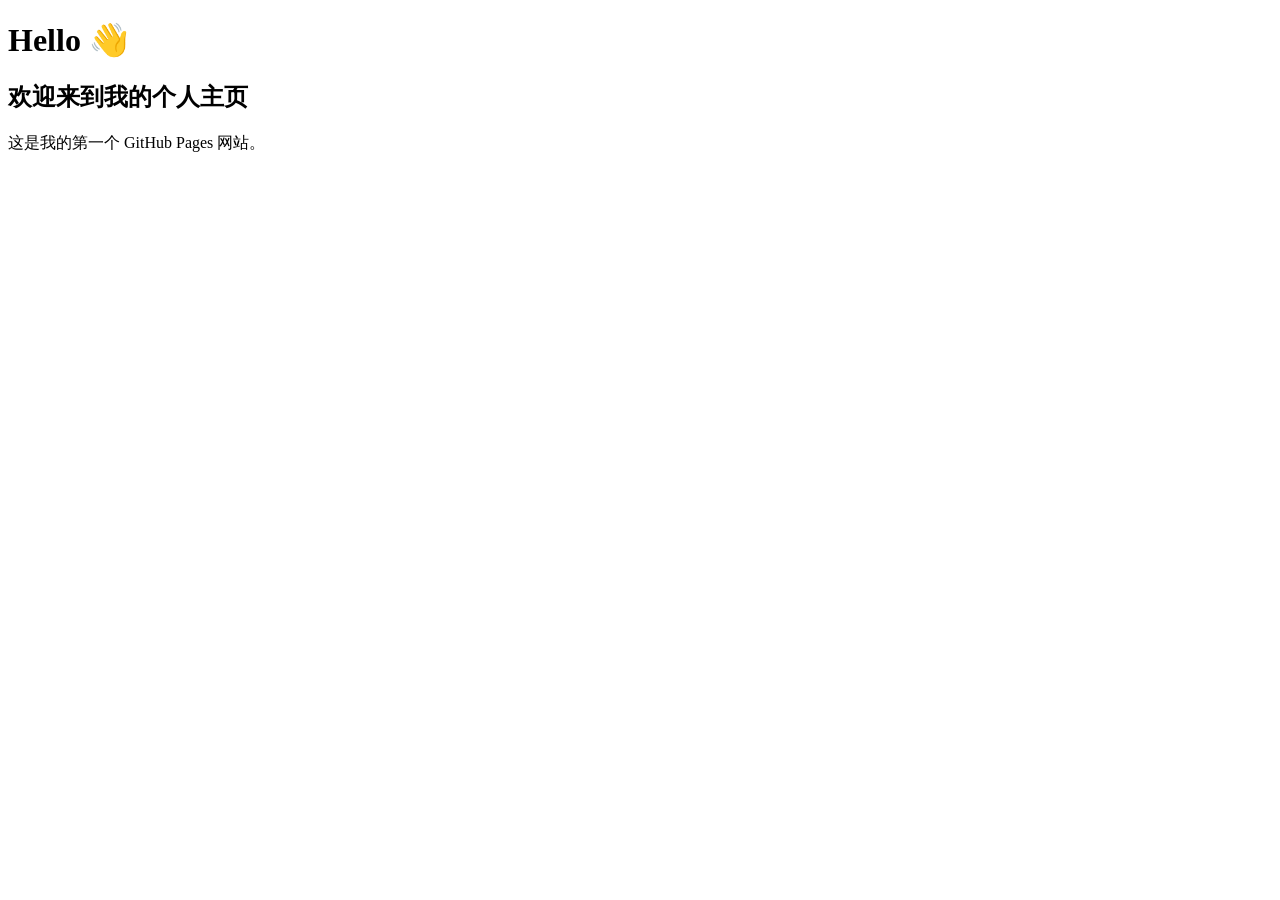
==== index.html @ 02f9b5c8 "Create index.html" ====
<!DOCTYPE html>
<html lang="zh-CN">

<head>
    <meta charset="UTF-8">
    <meta name="viewport" content="width=device-width, initial-scale=1.0">
    <title>gs-yang007 的个人主页</title>
</head>

<body>

    <h1>Hello 👋</h1>

    <h2>欢迎来到我的个人主页</h2>

    <p>这是我的第一个 GitHub Pages 网站。</p>

</body>

</html>
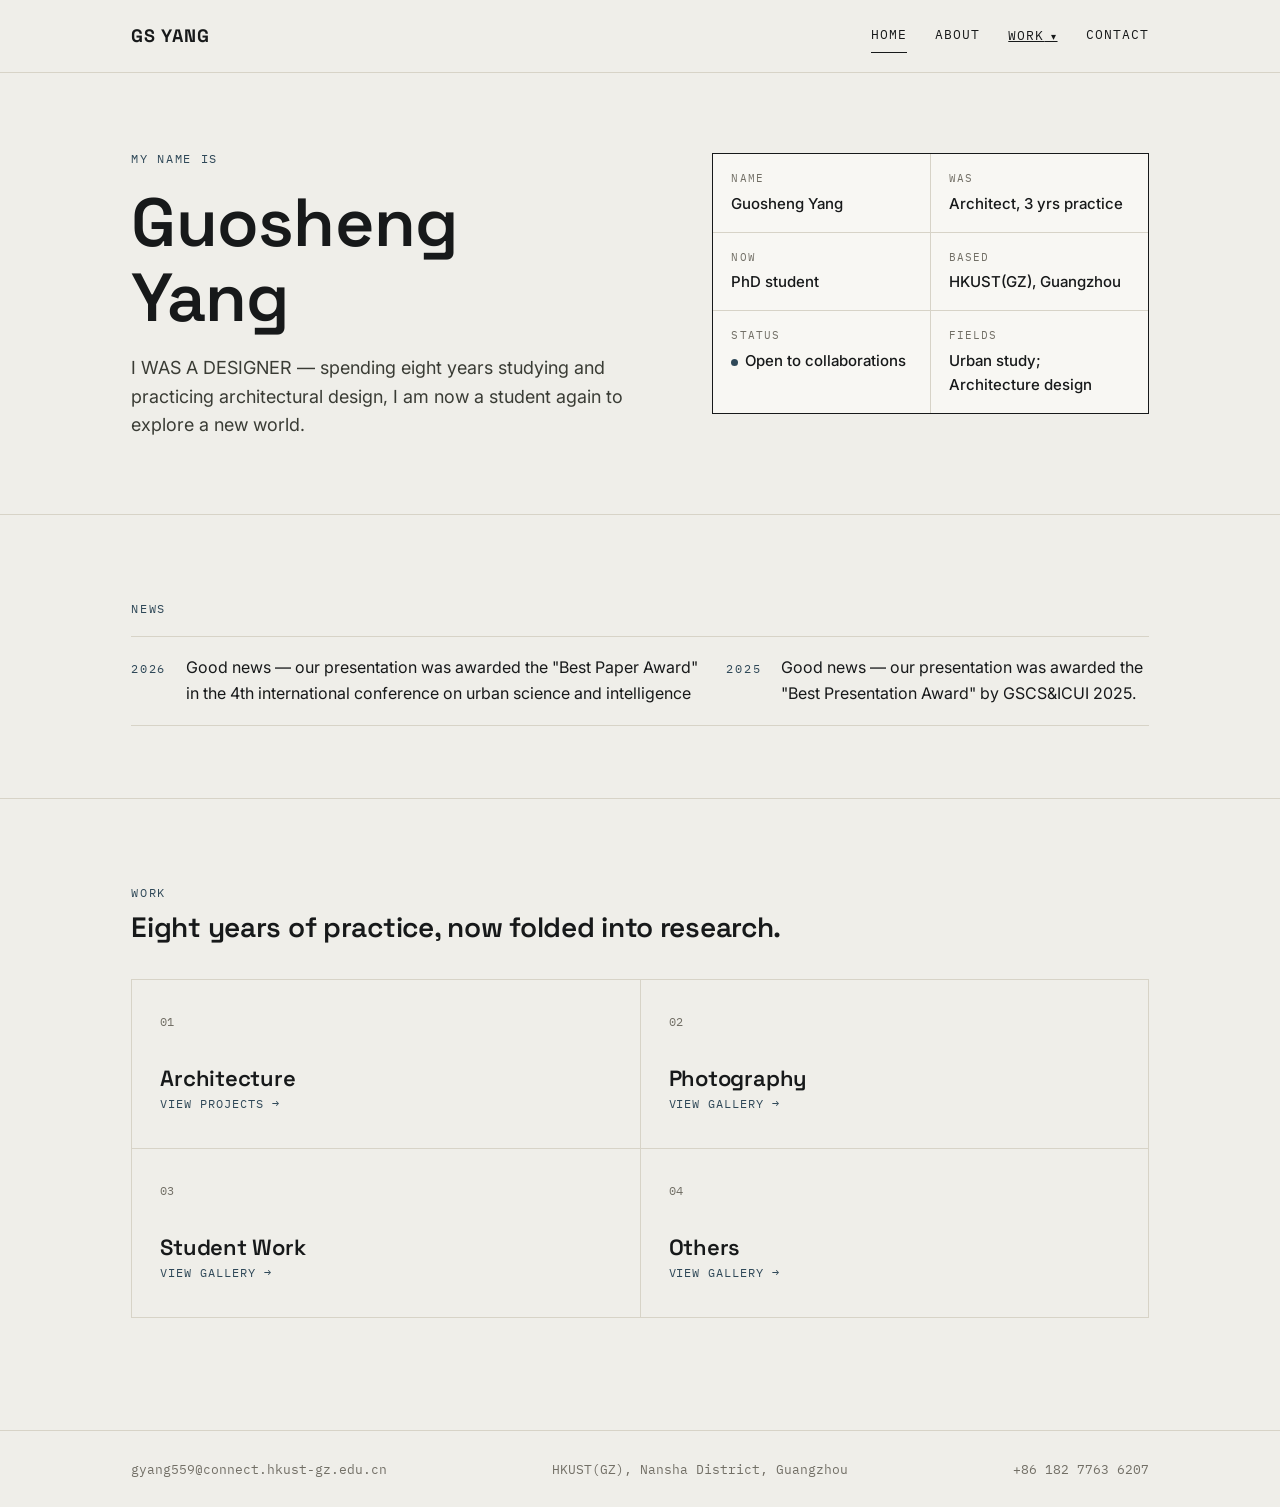
==== commit 7efb8e3f: "Update index.html" ====
--- a/index.html
+++ b/index.html
@@ -1,20 +1,119 @@
 <!DOCTYPE html>
-<html lang="zh-CN">
-
+<html lang="en">
 <head>
-    <meta charset="UTF-8">
-    <meta name="viewport" content="width=device-width, initial-scale=1.0">
-    <title>gs-yang007 的个人主页</title>
+<meta charset="UTF-8">
+<meta name="viewport" content="width=device-width, initial-scale=1">
+<title>GS YANG</title>
+<meta name="description" content="Guosheng Yang — architecture, photography, and research portfolio.">
+<link rel="preconnect" href="https://fonts.googleapis.com">
+<link rel="preconnect" href="https://fonts.gstatic.com" crossorigin>
+<link href="https://fonts.googleapis.com/css2?family=Space+Grotesk:wght@500;600;700&family=Inter:wght@400;500;600&family=IBM+Plex+Mono:wght@400;500&display=swap" rel="stylesheet">
+<link rel="stylesheet" href="styles.css">
 </head>
-
 <body>
 
-    <h1>Hello 👋</h1>
+<header class="site-header">
+  <div class="wrap header-inner">
+    <a href="index.html" class="brand">GS YANG</a>
+    <input type="checkbox" id="nav-toggle" class="nav-toggle-input">
+    <label for="nav-toggle" class="nav-toggle-label" aria-label="打开菜单"><span></span></label>
+    <nav class="site-nav">
+      <a href="index.html" aria-current="page">HOME</a>
+      <a href="about.html">ABOUT</a>
+      <div class="nav-dropdown">
+        <a href="work.html">WORK</a>
+        <div class="dropdown-panel">
+          <a href="work-architecture.html">Architecture</a>
+          <a href="work-photography.html">Photography</a>
+          <a href="work-student-work.html">Student Work</a>
+          <a href="work-others.html">Others</a>
+        </div>
+      </div>
+      <a href="contact.html">CONTACT</a>
+    </nav>
+  </div>
+</header>
 
-    <h2>欢迎来到我的个人主页</h2>
+<main>
 
-    <p>这是我的第一个 GitHub Pages 网站。</p>
+  <section class="hero">
+    <div class="wrap hero-grid">
+      <div>
+        <p class="eyebrow">MY NAME IS</p>
+        <h1>Guosheng<br>Yang</h1>
+        <p class="lede" style="margin-top:18px;">I WAS A DESIGNER — spending eight years studying and practicing architectural design, I am now a student again to explore a new world.</p>
+      </div>
+      <dl class="title-block">
+        <div><dt>Name</dt><dd>Guosheng Yang</dd></div>
+        <div><dt>Was</dt><dd>Architect, 3 yrs practice</dd></div>
+        <div><dt>Now</dt><dd>PhD student</dd></div>
+        <div><dt>Based</dt><dd>HKUST(GZ), Guangzhou</dd></div>
+        <div><dt>Status</dt><dd><span class="status-dot"></span>Open to collaborations</dd></div>
+        <div><dt>Fields</dt><dd>Urban study; Architecture design</dd></div>
+      </dl>
+    </div>
+  </section>
+
+  <section>
+    <div class="wrap">
+      <p class="eyebrow" style="margin-bottom:18px;">NEWS</p>
+      <div class="news-row">
+        <span class="eyebrow">2026</span>
+        <p style="margin:0;">Good news — our presentation was awarded the "Best Paper Award" in the 4th international conference on urban science and intelligence </p>
+        <span class="eyebrow">2025</span>
+        <p style="margin:0;">Good news — our presentation was awarded the "Best Presentation Award" by GSCS&amp;ICUI 2025.</p>
+      </div>
+    </div>
+  </section>
+
+  <section>
+    <div class="wrap">
+      <div class="section-head">
+        <p class="eyebrow" style="margin-bottom:10px;">WORK</p>
+        <h2 style="font-size:28px;">Eight years of practice, now folded into research.</h2>
+      </div>
+      <div class="work-grid">
+        <a class="work-tile" href="work-architecture.html">
+          <span class="num">01</span>
+          <div>
+            <h3>Architecture</h3>
+            <span class="go">View projects →</span>
+          </div>
+        </a>
+        <a class="work-tile" href="work-photography.html">
+          <span class="num">02</span>
+          <div>
+            <h3>Photography</h3>
+            <span class="go">View gallery →</span>
+          </div>
+        </a>
+        <a class="work-tile" href="work-student-work.html">
+          <span class="num">03</span>
+          <div>
+            <h3>Student Work</h3>
+            <span class="go">View gallery →</span>
+          </div>
+        </a>
+        <a class="work-tile" href="work-others.html">
+          <span class="num">04</span>
+          <div>
+            <h3>Others</h3>
+            <span class="go">View gallery →</span>
+          </div>
+        </a>
+      </div>
+    </div>
+  </section>
+
+</main>
+
+<footer class="site-footer">
+  <div class="wrap footer-inner">
+    <a href="mailto:gyang559@connect.hkust-gz.edu.cn">gyang559@connect.hkust-gz.edu.cn</a>
+    <span>HKUST(GZ), Nansha District, Guangzhou</span>
+    <span>+86 182 7763 6207</span>
+  </div>
+</footer>
 
 </body>
-
 </html>
--- a/styles.css
+++ b/styles.css
@@ -0,0 +1,521 @@
+/* ============================================================
+   GS YANG — portfolio
+   Design language: drafting paper + ink + title-block annotation,
+   drawn from the project spec sheets (Location / Role / Scale /
+   Status) that already structure this site's real content.
+   ============================================================ */
+
+:root{
+  --paper: #efeee9;
+  --paper-raised: #f8f7f3;
+  --ink: #17191a;
+  --ink-soft: #3a3c35;
+  --muted: #726f66;
+  --rule: #d7d3c7;
+  --rule-strong: #b8b3a4;
+  --accent: #2f4858;
+  --accent-soft: #dbe3e2;
+  --accent-line: #7d97a0;
+
+  --display: "Space Grotesk", "Arial Narrow", sans-serif;
+  --body: "Inter", -apple-system, "Segoe UI", sans-serif;
+  --mono: "IBM Plex Mono", ui-monospace, "SFMono-Regular", monospace;
+
+  --maxw: 1120px;
+  --pad: clamp(20px, 4vw, 56px);
+}
+
+*, *::before, *::after{ box-sizing: border-box; }
+
+html{ -webkit-text-size-adjust: 100%; scroll-behavior: smooth; }
+
+@media (prefers-reduced-motion: reduce){
+  html{ scroll-behavior: auto; }
+  *, *::before, *::after{ animation-duration: 0.001ms !important; transition-duration: 0.001ms !important; }
+}
+
+body{
+  margin: 0;
+  background: var(--paper);
+  color: var(--ink);
+  font-family: var(--body);
+  font-size: 16px;
+  line-height: 1.6;
+  -webkit-font-smoothing: antialiased;
+}
+
+img{ max-width: 100%; display: block; }
+
+a{ color: inherit; }
+
+.wrap{
+  max-width: var(--maxw);
+  margin: 0 auto;
+  padding-left: var(--pad);
+  padding-right: var(--pad);
+}
+
+:focus-visible{
+  outline: 2px solid var(--accent);
+  outline-offset: 3px;
+}
+
+h1, h2, h3{
+  font-family: var(--display);
+  font-weight: 600;
+  letter-spacing: -0.01em;
+  line-height: 1.1;
+  margin: 0;
+}
+
+.eyebrow{
+  font-family: var(--mono);
+  font-size: 12px;
+  letter-spacing: 0.14em;
+  text-transform: uppercase;
+  color: var(--accent);
+}
+
+.lede{
+  font-size: 18px;
+  color: var(--ink-soft);
+  max-width: 56ch;
+}
+
+/* ---------- header / nav ---------- */
+
+.site-header{
+  border-bottom: 1px solid var(--rule);
+  background: var(--paper);
+  position: sticky;
+  top: 0;
+  z-index: 20;
+}
+
+.header-inner{
+  display: flex;
+  align-items: center;
+  justify-content: space-between;
+  height: 72px;
+}
+
+.brand{
+  font-family: var(--display);
+  font-weight: 700;
+  font-size: 18px;
+  letter-spacing: 0.04em;
+  text-decoration: none;
+}
+
+.nav-toggle-input{ display: none; }
+
+.nav-toggle-label{
+  display: none;
+  flex-direction: column;
+  gap: 5px;
+  cursor: pointer;
+  padding: 8px;
+  margin: -8px;
+}
+.nav-toggle-label span,
+.nav-toggle-label::before,
+.nav-toggle-label::after{
+  content: "";
+  display: block;
+  width: 22px;
+  height: 2px;
+  background: var(--ink);
+}
+
+.site-nav{
+  display: flex;
+  align-items: center;
+  gap: 28px;
+  font-family: var(--mono);
+  font-size: 13px;
+  letter-spacing: 0.08em;
+  text-transform: uppercase;
+}
+
+.site-nav > a{
+  text-decoration: none;
+  padding: 6px 0;
+  border-bottom: 1px solid transparent;
+}
+.site-nav > a:hover,
+.site-nav > a[aria-current="page"]{
+  border-bottom-color: var(--ink);
+}
+
+.nav-dropdown{ position: relative; }
+.nav-dropdown > a::after{
+  content: " \25BE";
+  font-size: 10px;
+}
+.dropdown-panel{
+  display: none;
+  position: absolute;
+  top: 100%;
+  left: 0;
+  margin-top: 12px;
+  min-width: 176px;
+  background: var(--paper-raised);
+  border: 1px solid var(--rule);
+  box-shadow: 0 8px 20px rgba(23,25,26,0.08);
+  padding: 6px;
+}
+.nav-dropdown:hover .dropdown-panel,
+.nav-dropdown:focus-within .dropdown-panel{
+  display: block;
+}
+.dropdown-panel a{
+  display: block;
+  padding: 9px 12px;
+  text-decoration: none;
+  text-transform: none;
+  letter-spacing: 0;
+  font-family: var(--body);
+  font-size: 14px;
+}
+.dropdown-panel a:hover{ background: var(--accent-soft); }
+
+@media (max-width: 760px){
+  .nav-toggle-label{ display: flex; }
+  .site-nav{
+    display: none;
+    position: absolute;
+    top: 72px;
+    left: 0;
+    right: 0;
+    flex-direction: column;
+    align-items: stretch;
+    gap: 0;
+    background: var(--paper);
+    border-bottom: 1px solid var(--rule);
+    padding: 8px var(--pad) 20px;
+  }
+  .nav-toggle-input:checked ~ .site-nav{ display: flex; }
+  .site-nav > a{ padding: 12px 0; border-bottom: 1px solid var(--rule); }
+  .nav-dropdown{ display: flex; flex-direction: column; }
+  .dropdown-panel{
+    display: block;
+    position: static;
+    margin-top: 0;
+    border: none;
+    box-shadow: none;
+    padding: 0 0 4px 14px;
+  }
+  .dropdown-panel a{ padding: 10px 0; font-size: 14px; }
+}
+
+/* ---------- title block (signature component) ---------- */
+
+.title-block{
+  border: 1px solid var(--ink);
+  background: var(--paper-raised);
+  display: grid;
+  grid-template-columns: repeat(2, 1fr);
+}
+.title-block dt{
+  font-family: var(--mono);
+  font-size: 11px;
+  letter-spacing: 0.1em;
+  text-transform: uppercase;
+  color: var(--muted);
+}
+.title-block dd{
+  margin: 4px 0 0;
+  font-family: var(--body);
+  font-size: 15px;
+  font-weight: 500;
+}
+.title-block > div{
+  padding: 16px 18px;
+  border-right: 1px solid var(--rule);
+  border-bottom: 1px solid var(--rule);
+}
+.title-block > div:nth-child(2n){ border-right: none; }
+.title-block > div:nth-last-child(-n+2){ border-bottom: none; }
+
+@media (max-width: 560px){
+  .title-block{ grid-template-columns: 1fr; }
+  .title-block > div{ border-right: none; }
+  .title-block > div:nth-last-child(-n+2){ border-bottom: 1px solid var(--rule); }
+  .title-block > div:last-child{ border-bottom: none; }
+}
+
+.status-dot{
+  display: inline-block;
+  width: 7px; height: 7px;
+  border-radius: 50%;
+  background: var(--accent);
+  margin-right: 7px;
+}
+
+/* ---------- buttons / links ---------- */
+
+.btn{
+  display: inline-flex;
+  align-items: center;
+  gap: 8px;
+  font-family: var(--mono);
+  font-size: 13px;
+  letter-spacing: 0.06em;
+  text-transform: uppercase;
+  text-decoration: none;
+  padding: 12px 20px;
+  border: 1px solid var(--ink);
+  color: var(--ink);
+  background: transparent;
+  transition: background 120ms ease, color 120ms ease;
+}
+.btn:hover{ background: var(--ink); color: var(--paper); }
+.btn-accent{ border-color: var(--accent); color: var(--accent); }
+.btn-accent:hover{ background: var(--accent); color: var(--paper); }
+
+.text-link{
+  text-decoration-color: var(--rule-strong);
+  text-underline-offset: 3px;
+}
+.text-link:hover{ text-decoration-color: var(--ink); }
+
+/* ---------- sections / rhythm ---------- */
+
+section{ padding-top: 72px; padding-bottom: 72px; }
+section + section{ border-top: 1px solid var(--rule); }
+.section-head{ margin-bottom: 36px; }
+
+.hero{ padding-top: 64px; padding-bottom: 56px; }
+.hero-grid{
+  display: grid;
+  grid-template-columns: 1.1fr 0.9fr;
+  gap: 48px;
+  align-items: start;
+}
+.hero h1{
+  font-size: clamp(40px, 6vw, 68px);
+  margin-top: 18px;
+}
+@media (max-width: 820px){
+  .hero-grid{ grid-template-columns: 1fr; }
+}
+
+/* ---------- news ---------- */
+
+.news-row{
+  display: flex;
+  gap: 20px;
+  align-items: baseline;
+  padding: 18px 0;
+  border-top: 1px solid var(--rule);
+}
+.news-row:last-child{ border-bottom: 1px solid var(--rule); }
+.news-row .eyebrow{ flex: 0 0 auto; }
+
+/* ---------- work grid ---------- */
+
+.work-grid{
+  display: grid;
+  grid-template-columns: repeat(2, 1fr);
+  gap: 1px;
+  background: var(--rule);
+  border: 1px solid var(--rule);
+}
+.work-tile{
+  background: var(--paper);
+  padding: 32px 28px;
+  text-decoration: none;
+  color: var(--ink);
+  display: flex;
+  flex-direction: column;
+  justify-content: space-between;
+  min-height: 168px;
+  transition: background 140ms ease;
+}
+.work-tile:hover{ background: var(--paper-raised); }
+.work-tile .num{
+  font-family: var(--mono);
+  font-size: 12px;
+  color: var(--muted);
+}
+.work-tile h3{ font-size: 22px; margin-top: 14px; }
+.work-tile .go{
+  font-family: var(--mono);
+  font-size: 12px;
+  letter-spacing: 0.08em;
+  color: var(--accent);
+  text-transform: uppercase;
+}
+@media (max-width: 620px){
+  .work-grid{ grid-template-columns: 1fr; }
+}
+
+/* ---------- project cards (architecture) ---------- */
+
+.project{
+  padding: 40px 0;
+  border-top: 1px solid var(--rule);
+  display: grid;
+  grid-template-columns: 300px 1fr;
+  gap: 36px;
+}
+.project:last-child{ padding-bottom: 0; }
+@media (max-width: 760px){
+  .project{ grid-template-columns: 1fr; }
+}
+.project-specs{
+  font-family: var(--mono);
+  font-size: 12.5px;
+  border-left: 2px solid var(--accent);
+  padding-left: 16px;
+}
+.project-specs .pname{
+  font-family: var(--display);
+  font-size: 19px;
+  color: var(--ink);
+  margin-bottom: 12px;
+  letter-spacing: 0;
+  text-transform: none;
+}
+.project-specs dl{ margin: 0; }
+.project-specs dt{ color: var(--muted); }
+.project-specs dd{ margin: 0 0 10px; color: var(--ink-soft); }
+.project-desc p{ margin: 0 0 14px; color: var(--ink-soft); }
+.project-desc .img-slot{ margin-top: 18px; }
+
+/* ---------- image placeholder slot ---------- */
+
+.img-slot{
+  aspect-ratio: 4 / 3;
+  border: 1px dashed var(--rule-strong);
+  background:
+    repeating-linear-gradient(135deg, transparent 0 8px, var(--rule) 8px 9px);
+  display: flex;
+  align-items: flex-end;
+  padding: 10px 12px;
+}
+.img-slot span{
+  font-family: var(--mono);
+  font-size: 11px;
+  letter-spacing: 0.04em;
+  background: var(--paper);
+  padding: 3px 7px;
+  color: var(--muted);
+  border: 1px solid var(--rule-strong);
+}
+.img-slot.wide{ aspect-ratio: 16 / 9; }
+.img-slot.square{ aspect-ratio: 1 / 1; }
+
+.gallery{
+  display: grid;
+  grid-template-columns: repeat(3, 1fr);
+  gap: 14px;
+}
+@media (max-width: 760px){
+  .gallery{ grid-template-columns: repeat(2, 1fr); }
+}
+@media (max-width: 480px){
+  .gallery{ grid-template-columns: 1fr; }
+}
+
+.gallery-note{
+  margin-top: 28px;
+  padding: 16px 18px;
+  background: var(--paper-raised);
+  border: 1px solid var(--rule);
+  font-size: 14px;
+  color: var(--ink-soft);
+}
+.gallery-note code{
+  font-family: var(--mono);
+  background: var(--accent-soft);
+  padding: 1px 5px;
+  font-size: 12.5px;
+}
+
+/* ---------- about page ---------- */
+
+.about-grid{
+  display: grid;
+  grid-template-columns: 1fr 1fr;
+  gap: 56px;
+}
+@media (max-width: 820px){
+  .about-grid{ grid-template-columns: 1fr; }
+}
+.award-list{
+  list-style: none;
+  margin: 0;
+  padding: 0;
+}
+.award-list li{
+  display: grid;
+  grid-template-columns: 52px 1fr;
+  gap: 14px;
+  padding: 11px 0;
+  border-top: 1px solid var(--rule);
+  font-size: 14.5px;
+}
+.award-list li:last-child{ border-bottom: 1px solid var(--rule); }
+.award-year{
+  font-family: var(--mono);
+  color: var(--accent);
+  font-size: 13px;
+}
+
+/* ---------- contact ---------- */
+
+.contact-block{
+  display: grid;
+  grid-template-columns: repeat(3, 1fr);
+  border: 1px solid var(--ink);
+}
+.contact-block > div{
+  padding: 28px;
+  border-right: 1px solid var(--rule);
+}
+.contact-block > div:last-child{ border-right: none; }
+@media (max-width: 700px){
+  .contact-block{ grid-template-columns: 1fr; }
+  .contact-block > div{ border-right: none; border-bottom: 1px solid var(--rule); }
+  .contact-block > div:last-child{ border-bottom: none; }
+}
+.contact-block .eyebrow{ display: block; margin-bottom: 10px; }
+.contact-block a{ text-decoration: none; }
+.contact-block .val{ font-family: var(--display); font-size: 18px; word-break: break-word; }
+
+/* ---------- footer ---------- */
+
+.site-footer{
+  border-top: 1px solid var(--rule);
+  margin-top: 40px;
+}
+.footer-inner{
+  padding-top: 28px;
+  padding-bottom: 28px;
+  display: flex;
+  flex-wrap: wrap;
+  justify-content: space-between;
+  gap: 12px;
+  font-family: var(--mono);
+  font-size: 12.5px;
+  color: var(--muted);
+}
+.footer-inner a{ color: var(--muted); text-decoration: none; }
+.footer-inner a:hover{ color: var(--ink); }
+
+.copyright-note{
+  font-size: 12.5px;
+  color: var(--muted);
+  margin-top: 18px;
+}
+
+.back-link{
+  display: inline-block;
+  margin-bottom: 28px;
+  font-family: var(--mono);
+  font-size: 12.5px;
+  text-decoration: none;
+  color: var(--muted);
+}
+.back-link:hover{ color: var(--ink); }
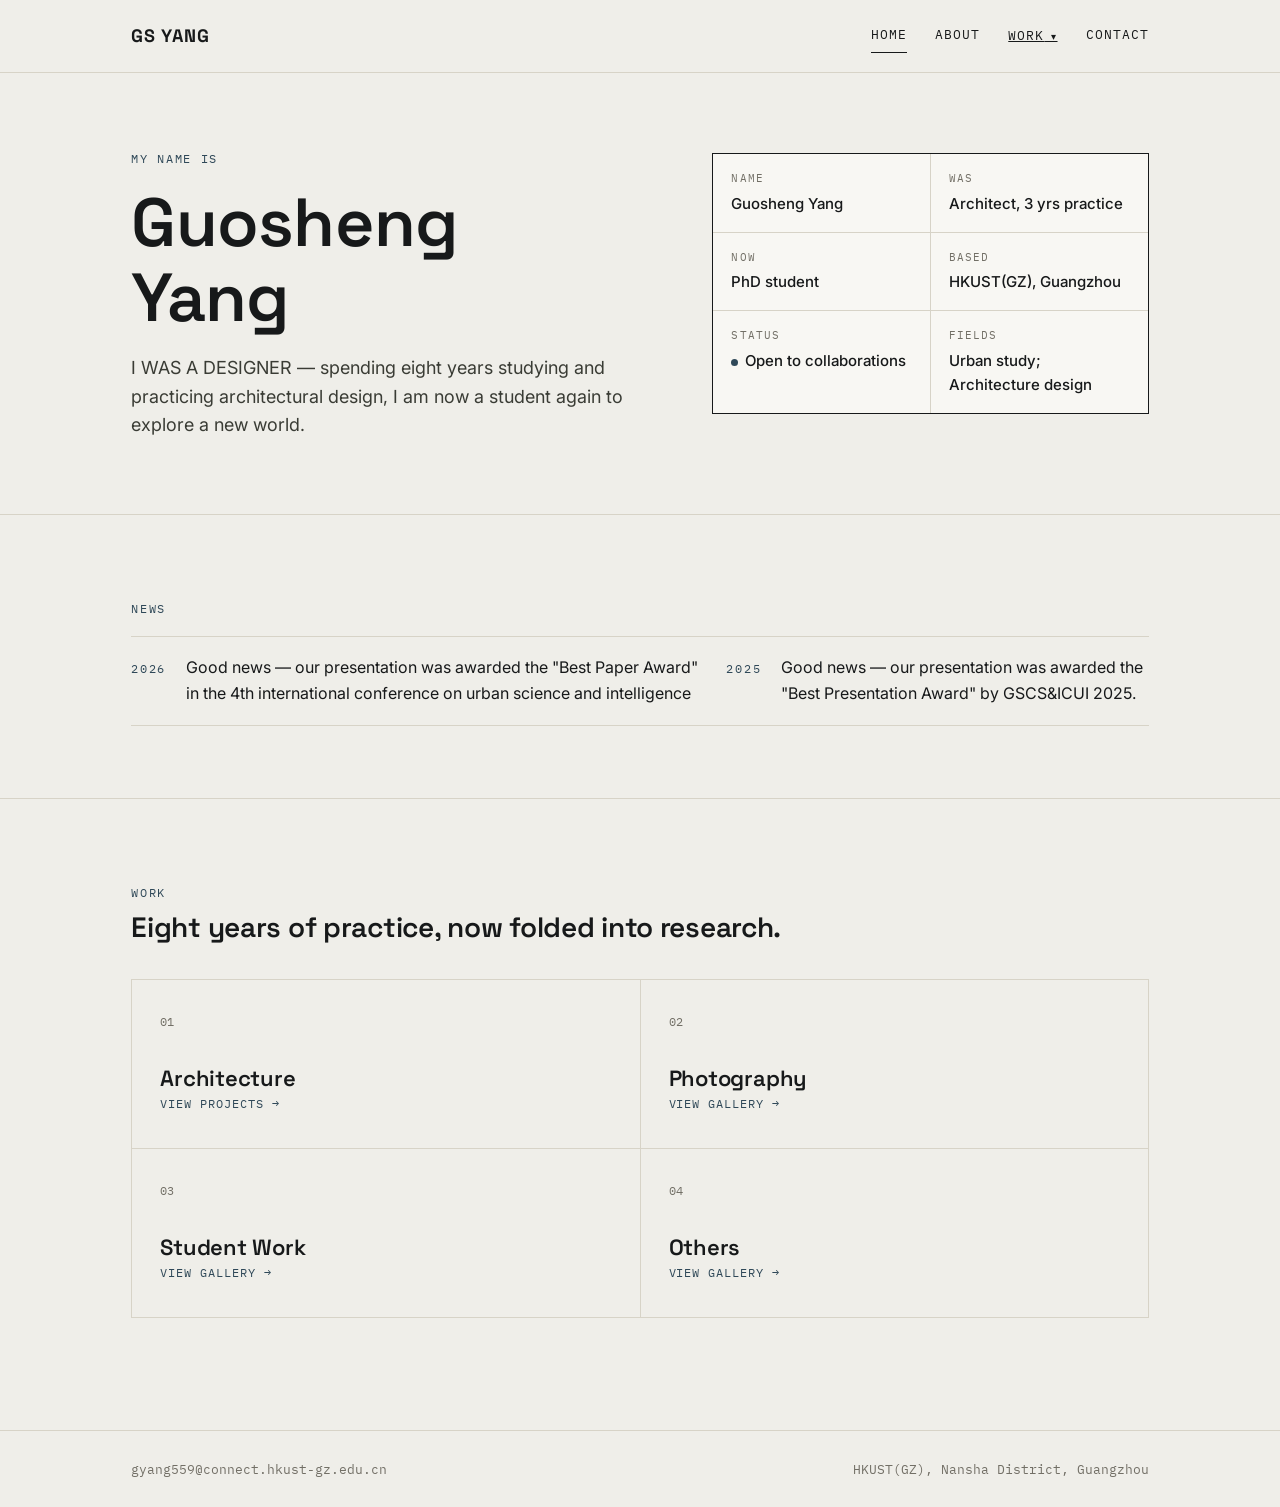
==== commit 297f5a26: "Update index.html" ====
--- a/index.html
+++ b/index.html
@@ -111,7 +111,6 @@
   <div class="wrap footer-inner">
     <a href="mailto:gyang559@connect.hkust-gz.edu.cn">gyang559@connect.hkust-gz.edu.cn</a>
     <span>HKUST(GZ), Nansha District, Guangzhou</span>
-    <span>+86 182 7763 6207</span>
   </div>
 </footer>
 
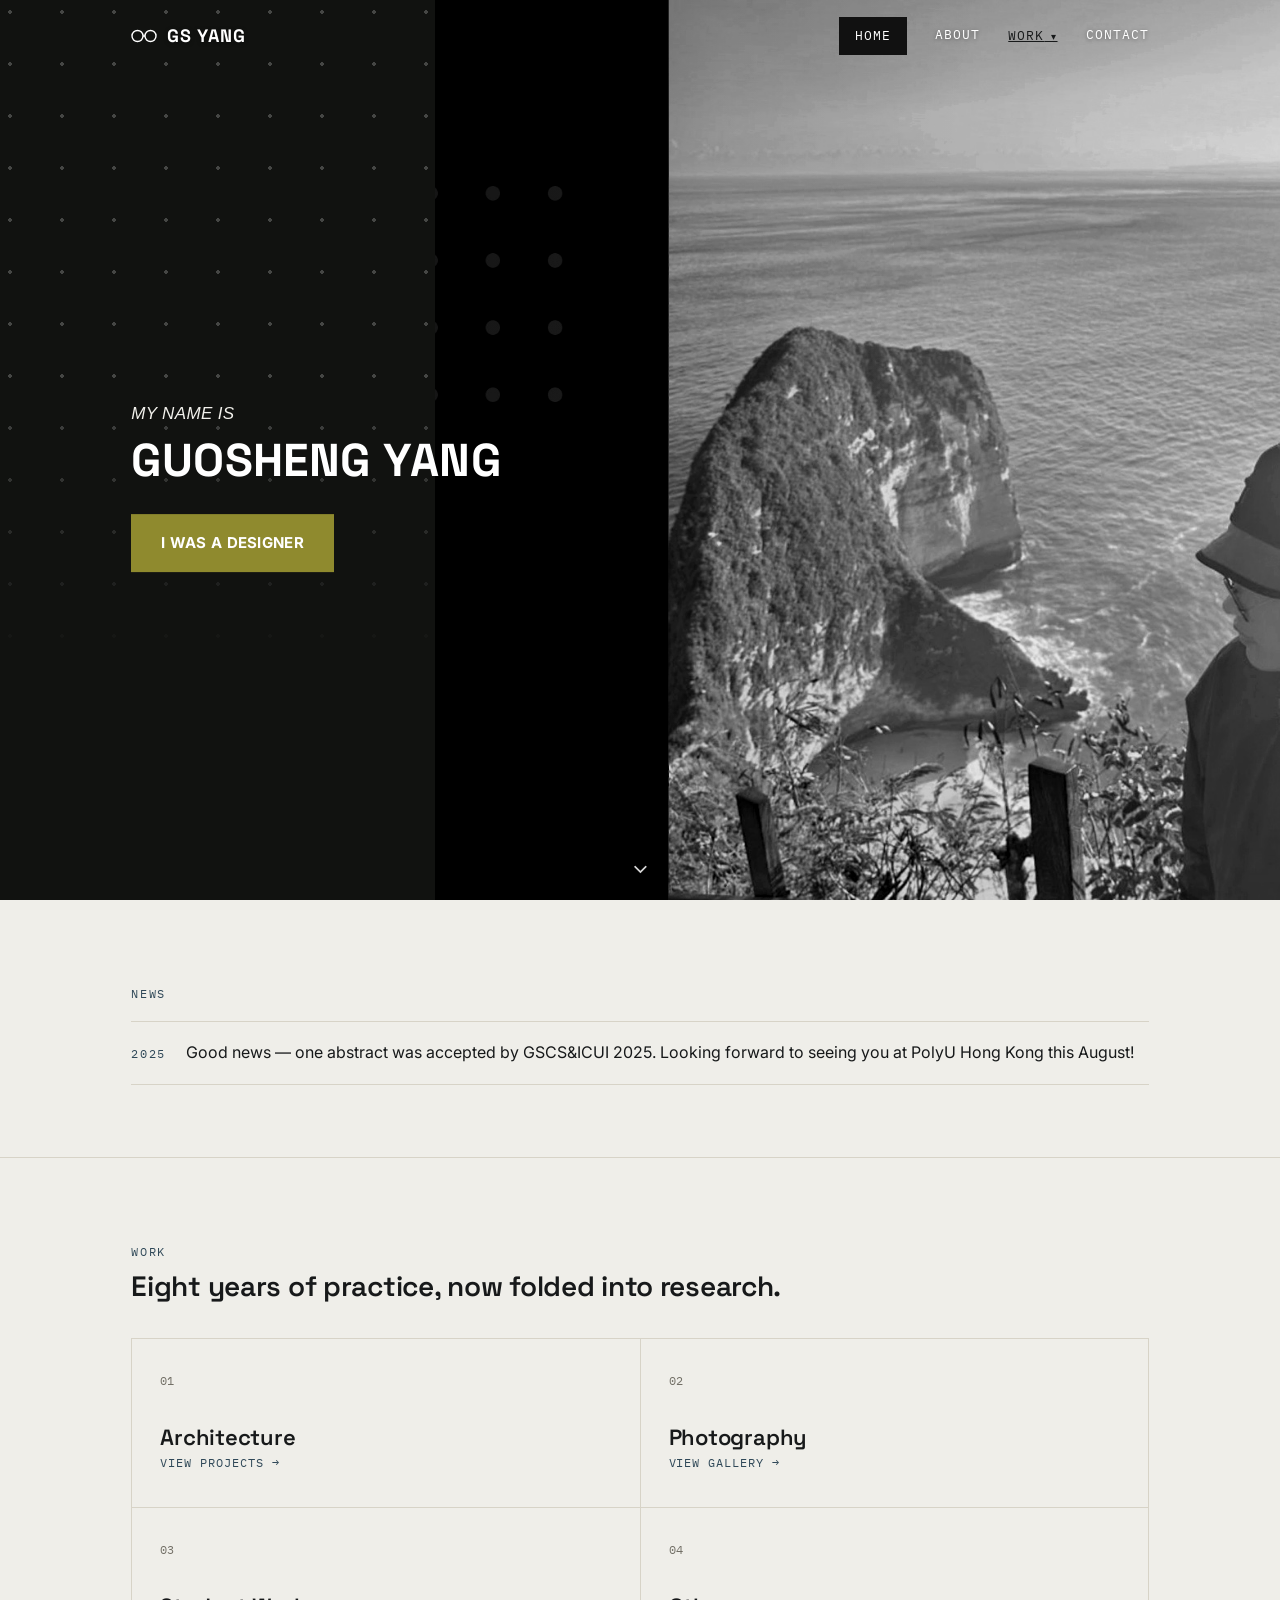
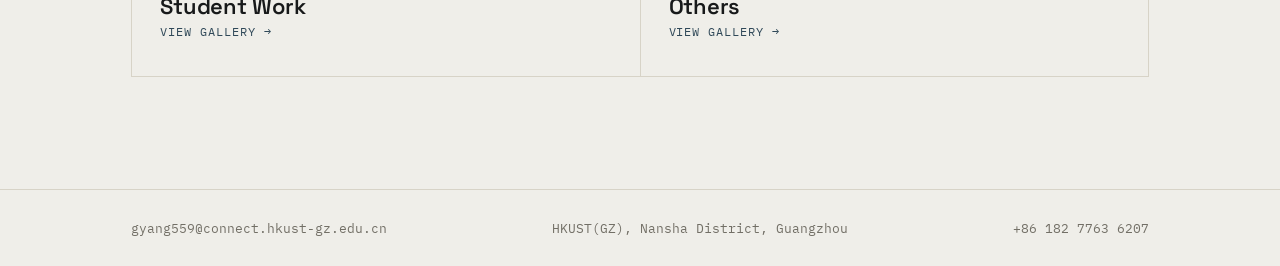
==== commit fcbbc8b1: "Add files via upload" ====
--- a/index.html
+++ b/index.html
@@ -10,11 +10,18 @@
 <link href="https://fonts.googleapis.com/css2?family=Space+Grotesk:wght@500;600;700&family=Inter:wght@400;500;600&family=IBM+Plex+Mono:wght@400;500&display=swap" rel="stylesheet">
 <link rel="stylesheet" href="styles.css">
 </head>
-<body>
+<body class="home">
 
 <header class="site-header">
   <div class="wrap header-inner">
-    <a href="index.html" class="brand">GS YANG</a>
+    <a href="index.html" class="brand">
+      <svg class="brand-mark" width="26" height="14" viewBox="0 0 26 14" fill="none" xmlns="http://www.w3.org/2000/svg" aria-hidden="true">
+        <circle cx="6.5" cy="7" r="5.5" stroke="currentColor" stroke-width="1.4"/>
+        <circle cx="19.5" cy="7" r="5.5" stroke="currentColor" stroke-width="1.4"/>
+        <line x1="12" y1="7" x2="14" y2="7" stroke="currentColor" stroke-width="1.4"/>
+      </svg>
+      GS YANG
+    </a>
     <input type="checkbox" id="nav-toggle" class="nav-toggle-input">
     <label for="nav-toggle" class="nav-toggle-label" aria-label="打开菜单"><span></span></label>
     <nav class="site-nav">
@@ -36,32 +43,29 @@
 
 <main>
 
-  <section class="hero">
-    <div class="wrap hero-grid">
-      <div>
-        <p class="eyebrow">MY NAME IS</p>
-        <h1>Guosheng<br>Yang</h1>
-        <p class="lede" style="margin-top:18px;">I WAS A DESIGNER — spending eight years studying and practicing architectural design, I am now a student again to explore a new world.</p>
+  <section class="photo-hero">
+    <div class="photo-hero-bg">
+      <div class="photo-hero-panel">
+        <div class="dot-grid" aria-hidden="true"></div>
       </div>
-      <dl class="title-block">
-        <div><dt>Name</dt><dd>Guosheng Yang</dd></div>
-        <div><dt>Was</dt><dd>Architect, 3 yrs practice</dd></div>
-        <div><dt>Now</dt><dd>PhD student</dd></div>
-        <div><dt>Based</dt><dd>HKUST(GZ), Guangzhou</dd></div>
-        <div><dt>Status</dt><dd><span class="status-dot"></span>Open to collaborations</dd></div>
-        <div><dt>Fields</dt><dd>Urban study; Architecture design</dd></div>
-      </dl>
+      <div class="photo-hero-image">
+        <img src="images/image1.jpg" alt="Guosheng Yang looking out over a coastal cliff">
+      </div>
     </div>
+    <div class="wrap photo-hero-copy">
+      <p class="eyebrow-italic">MY NAME IS</p>
+      <h1 class="photo-hero-name">GUOSHENG YANG</h1>
+      <p class="tag-pill">I WAS A DESIGNER</p>
+    </div>
+    <a href="#news" class="scroll-cue" aria-label="向下滚动查看更多">⌄</a>
   </section>
 
-  <section>
+  <section id="news">
     <div class="wrap">
       <p class="eyebrow" style="margin-bottom:18px;">NEWS</p>
       <div class="news-row">
-        <span class="eyebrow">2026</span>
-        <p style="margin:0;">Good news — our presentation was awarded the "Best Paper Award" in the 4th international conference on urban science and intelligence </p>
         <span class="eyebrow">2025</span>
-        <p style="margin:0;">Good news — our presentation was awarded the "Best Presentation Award" by GSCS&amp;ICUI 2025.</p>
+        <p style="margin:0;">Good news — one abstract was accepted by GSCS&amp;ICUI 2025. Looking forward to seeing you at PolyU Hong Kong this August!</p>
       </div>
     </div>
   </section>
@@ -111,6 +115,7 @@
   <div class="wrap footer-inner">
     <a href="mailto:gyang559@connect.hkust-gz.edu.cn">gyang559@connect.hkust-gz.edu.cn</a>
     <span>HKUST(GZ), Nansha District, Guangzhou</span>
+    <span>+86 182 7763 6207</span>
   </div>
 </footer>
 
--- a/styles.css
+++ b/styles.css
@@ -100,12 +100,16 @@
 }
 
 .brand{
+  display: inline-flex;
+  align-items: center;
+  gap: 10px;
   font-family: var(--display);
   font-weight: 700;
   font-size: 18px;
   letter-spacing: 0.04em;
   text-decoration: none;
 }
+.brand-mark{ flex: 0 0 auto; }
 
 .nav-toggle-input{ display: none; }
 
@@ -208,6 +212,145 @@
   .dropdown-panel a{ padding: 10px 0; font-size: 14px; }
 }
 
+/* ---------- home page: dark overlay header ---------- */
+
+body.home .site-header{
+  position: absolute;
+  top: 0; left: 0; right: 0;
+  background: transparent;
+  border-bottom: none;
+  z-index: 30;
+}
+body.home .brand,
+body.home .site-nav > a{ color: #fff; text-shadow: 0 1px 4px rgba(0,0,0,0.45); }
+body.home .site-nav > a:hover{ border-bottom-color: #fff; }
+body.home .site-nav > a[aria-current="page"]{
+  background: #111;
+  padding: 9px 16px;
+  border-bottom: none;
+  text-shadow: none;
+}
+body.home .nav-toggle-label span,
+body.home .nav-toggle-label::before,
+body.home .nav-toggle-label::after{ background: #fff; }
+body.home .dropdown-panel{ background: var(--paper-raised); }
+body.home .dropdown-panel a{ color: var(--ink); text-transform: none; }
+@media (max-width: 760px){
+  body.home .site-nav{ background: #111; border-bottom: none; }
+  body.home .site-nav > a{ border-bottom-color: rgba(255,255,255,0.16); }
+}
+
+/* ---------- home page: photo hero ---------- */
+
+.photo-hero{
+  position: relative;
+  min-height: 100vh;
+  overflow: hidden;
+  padding: 0;
+}
+section.photo-hero + section{ border-top: none; }
+
+.photo-hero-bg{
+  position: absolute;
+  inset: 0;
+  display: grid;
+  grid-template-columns: minmax(230px, 34%) 1fr;
+}
+.photo-hero-panel{
+  position: relative;
+  background: #111210;
+  overflow: hidden;
+}
+.dot-grid{
+  position: absolute;
+  inset: 0;
+  background-image: radial-gradient(circle, rgba(255,255,255,0.22) 1.6px, transparent 1.7px);
+  background-size: 52px 52px;
+  background-position: 36px 90px;
+  -webkit-mask-image: linear-gradient(to bottom, #000 0%, #000 42%, transparent 74%);
+          mask-image: linear-gradient(to bottom, #000 0%, #000 42%, transparent 74%);
+}
+.photo-hero-image{ position: relative; background: #2a2a2a; }
+.photo-hero-image img{
+  width: 100%;
+  height: 100%;
+  object-fit: cover;
+  display: block;
+  filter: grayscale(1) contrast(1.05) brightness(1.02);
+}
+.photo-hero-image::after{
+  content: "";
+  position: absolute;
+  inset: 0;
+  background: linear-gradient(100deg, rgba(0,0,0,0.32) 0%, rgba(0,0,0,0.06) 30%, rgba(0,0,0,0) 55%);
+}
+
+.photo-hero-copy{
+  position: absolute;
+  left: 0; right: 0;
+  top: 54%;
+  transform: translateY(-50%);
+  z-index: 2;
+  color: #fff;
+}
+.eyebrow-italic{
+  font-family: var(--body);
+  font-style: italic;
+  font-size: 17px;
+  letter-spacing: 0.02em;
+  color: #f2f1ec;
+  margin: 0 0 8px;
+}
+.photo-hero-name{
+  font-family: var(--display);
+  font-weight: 700;
+  font-size: clamp(30px, 4.6vw, 46px);
+  letter-spacing: 0.01em;
+  color: #fff;
+  margin: 0 0 28px;
+  max-width: 14ch;
+}
+.tag-pill{
+  display: inline-block;
+  background: #8f8a2e;
+  color: #fff;
+  font-family: var(--body);
+  font-weight: 700;
+  font-size: 15px;
+  letter-spacing: 0.02em;
+  text-transform: uppercase;
+  padding: 17px 30px;
+  margin: 0;
+}
+
+.scroll-cue{
+  position: absolute;
+  bottom: 24px;
+  left: 50%;
+  transform: translateX(-50%);
+  z-index: 2;
+  color: #fff;
+  font-size: 22px;
+  text-decoration: none;
+  line-height: 1;
+  opacity: 0.85;
+}
+.scroll-cue:hover{ opacity: 1; }
+
+@media (max-width: 820px){
+  .photo-hero{ min-height: 78vh; }
+  .photo-hero-bg{ grid-template-columns: 100%; }
+  .photo-hero-panel{ display: none; }
+  .photo-hero-image::after{
+    background: linear-gradient(to top, rgba(0,0,0,0.6) 0%, rgba(0,0,0,0.18) 32%, rgba(0,0,0,0) 62%);
+  }
+  .photo-hero-copy{ padding-left: var(--pad); padding-right: var(--pad); top: auto; bottom: 56px; transform: none; }
+  .photo-hero-name{ max-width: none; }
+}
+@media (min-width: 821px){
+  .photo-hero-copy{ padding-left: var(--pad); }
+}
+
 /* ---------- title block (signature component) ---------- */
 
 .title-block{
@@ -406,6 +549,23 @@
 .img-slot.wide{ aspect-ratio: 16 / 9; }
 .img-slot.square{ aspect-ratio: 1 / 1; }
 
+/* real photo, once you have one — same box proportions as .img-slot,
+   just swap the div+span for this and an <img> (see README) */
+.img-frame{
+  aspect-ratio: 4 / 3;
+  overflow: hidden;
+  border: 1px solid var(--rule);
+  background: var(--paper-raised);
+}
+.img-frame img{
+  width: 100%;
+  height: 100%;
+  object-fit: cover;
+  display: block;
+}
+.img-frame.wide{ aspect-ratio: 16 / 9; }
+.img-frame.square{ aspect-ratio: 1 / 1; }
+
 .gallery{
   display: grid;
   grid-template-columns: repeat(3, 1fr);
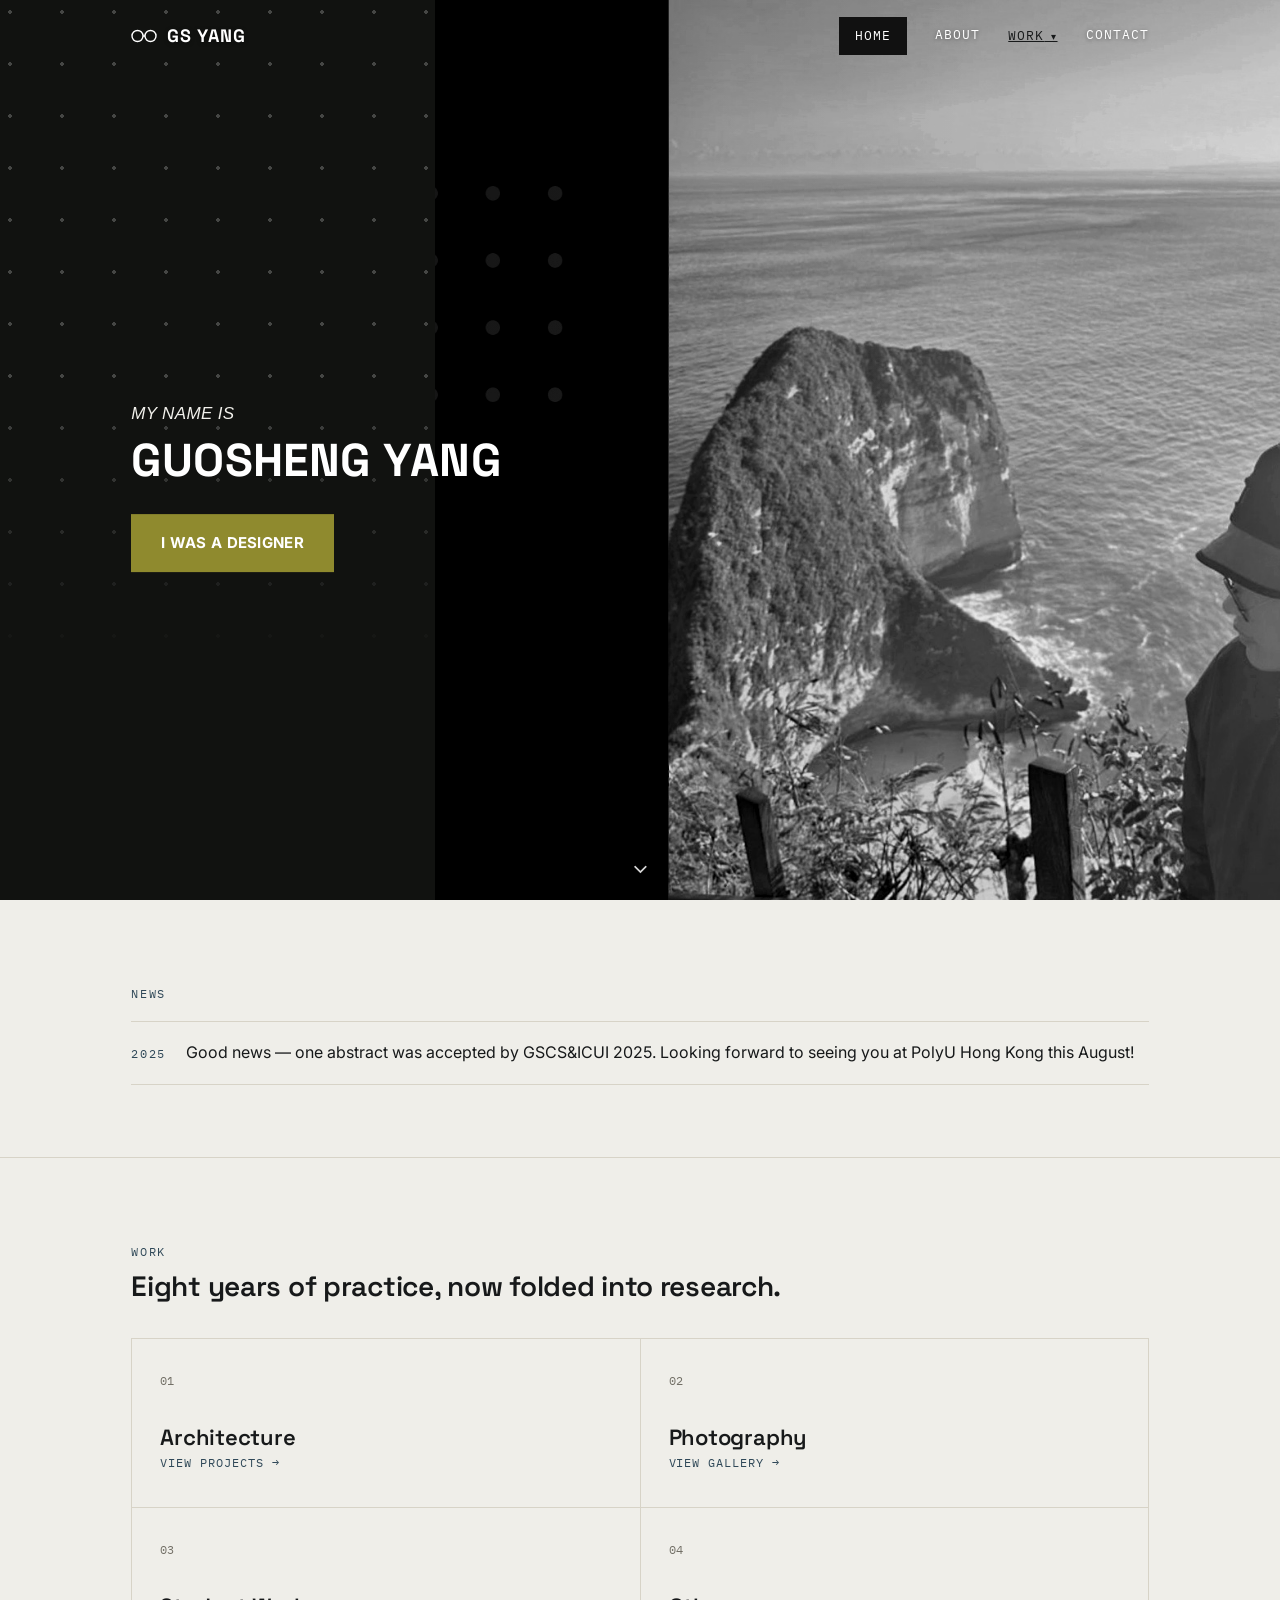
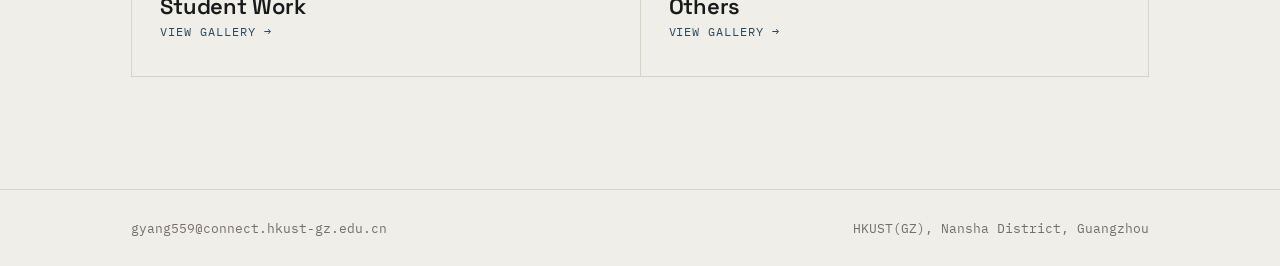
==== commit 86ad368b: "Update index.html" ====
--- a/index.html
+++ b/index.html
@@ -115,7 +115,6 @@
   <div class="wrap footer-inner">
     <a href="mailto:gyang559@connect.hkust-gz.edu.cn">gyang559@connect.hkust-gz.edu.cn</a>
     <span>HKUST(GZ), Nansha District, Guangzhou</span>
-    <span>+86 182 7763 6207</span>
   </div>
 </footer>
 
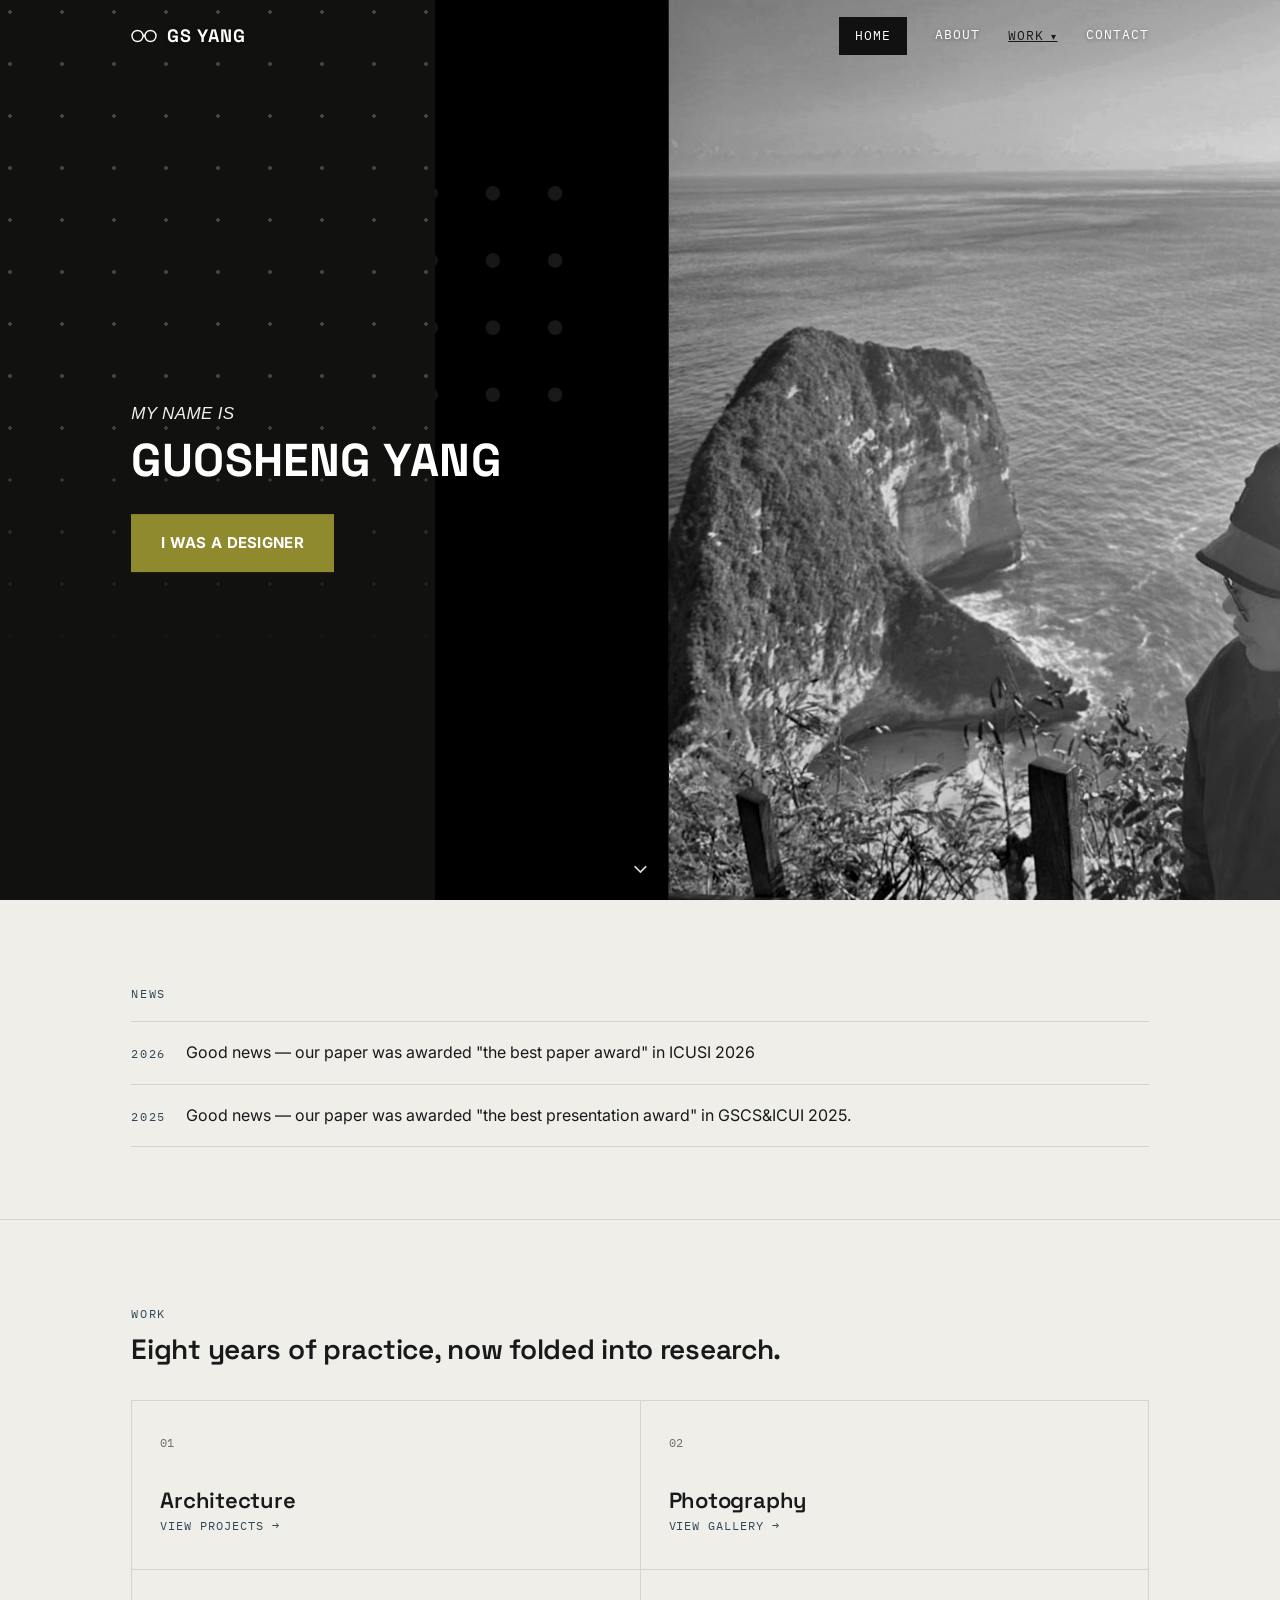
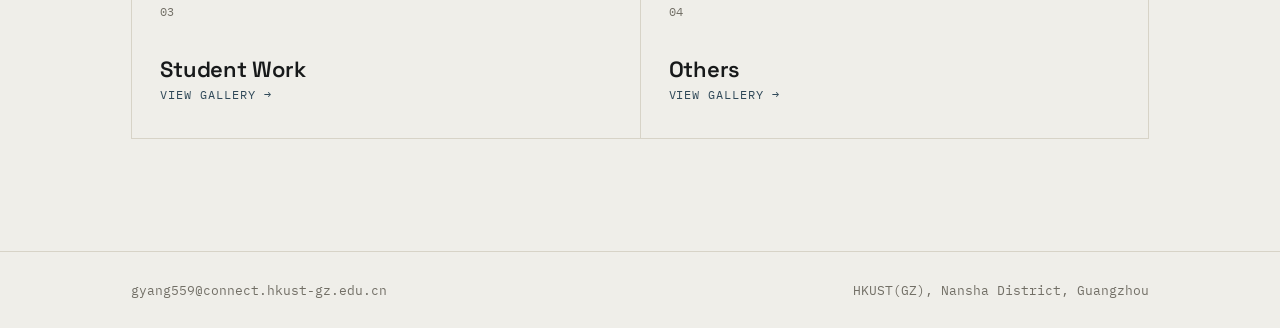
==== commit f2bf6bd8: "Update index.html" ====
--- a/index.html
+++ b/index.html
@@ -64,8 +64,12 @@
     <div class="wrap">
       <p class="eyebrow" style="margin-bottom:18px;">NEWS</p>
       <div class="news-row">
+        <span class="eyebrow">2026</span>
+        <p style="margin:0;">Good news — our paper was awarded "the best paper award" in ICUSI 2026</p>
+      </div>
+      <div class="news-row">
         <span class="eyebrow">2025</span>
-        <p style="margin:0;">Good news — one abstract was accepted by GSCS&amp;ICUI 2025. Looking forward to seeing you at PolyU Hong Kong this August!</p>
+        <p style="margin:0;">Good news — our paper was awarded "the best presentation award" in GSCS&amp;ICUI 2025. </p>
       </div>
     </div>
   </section>
